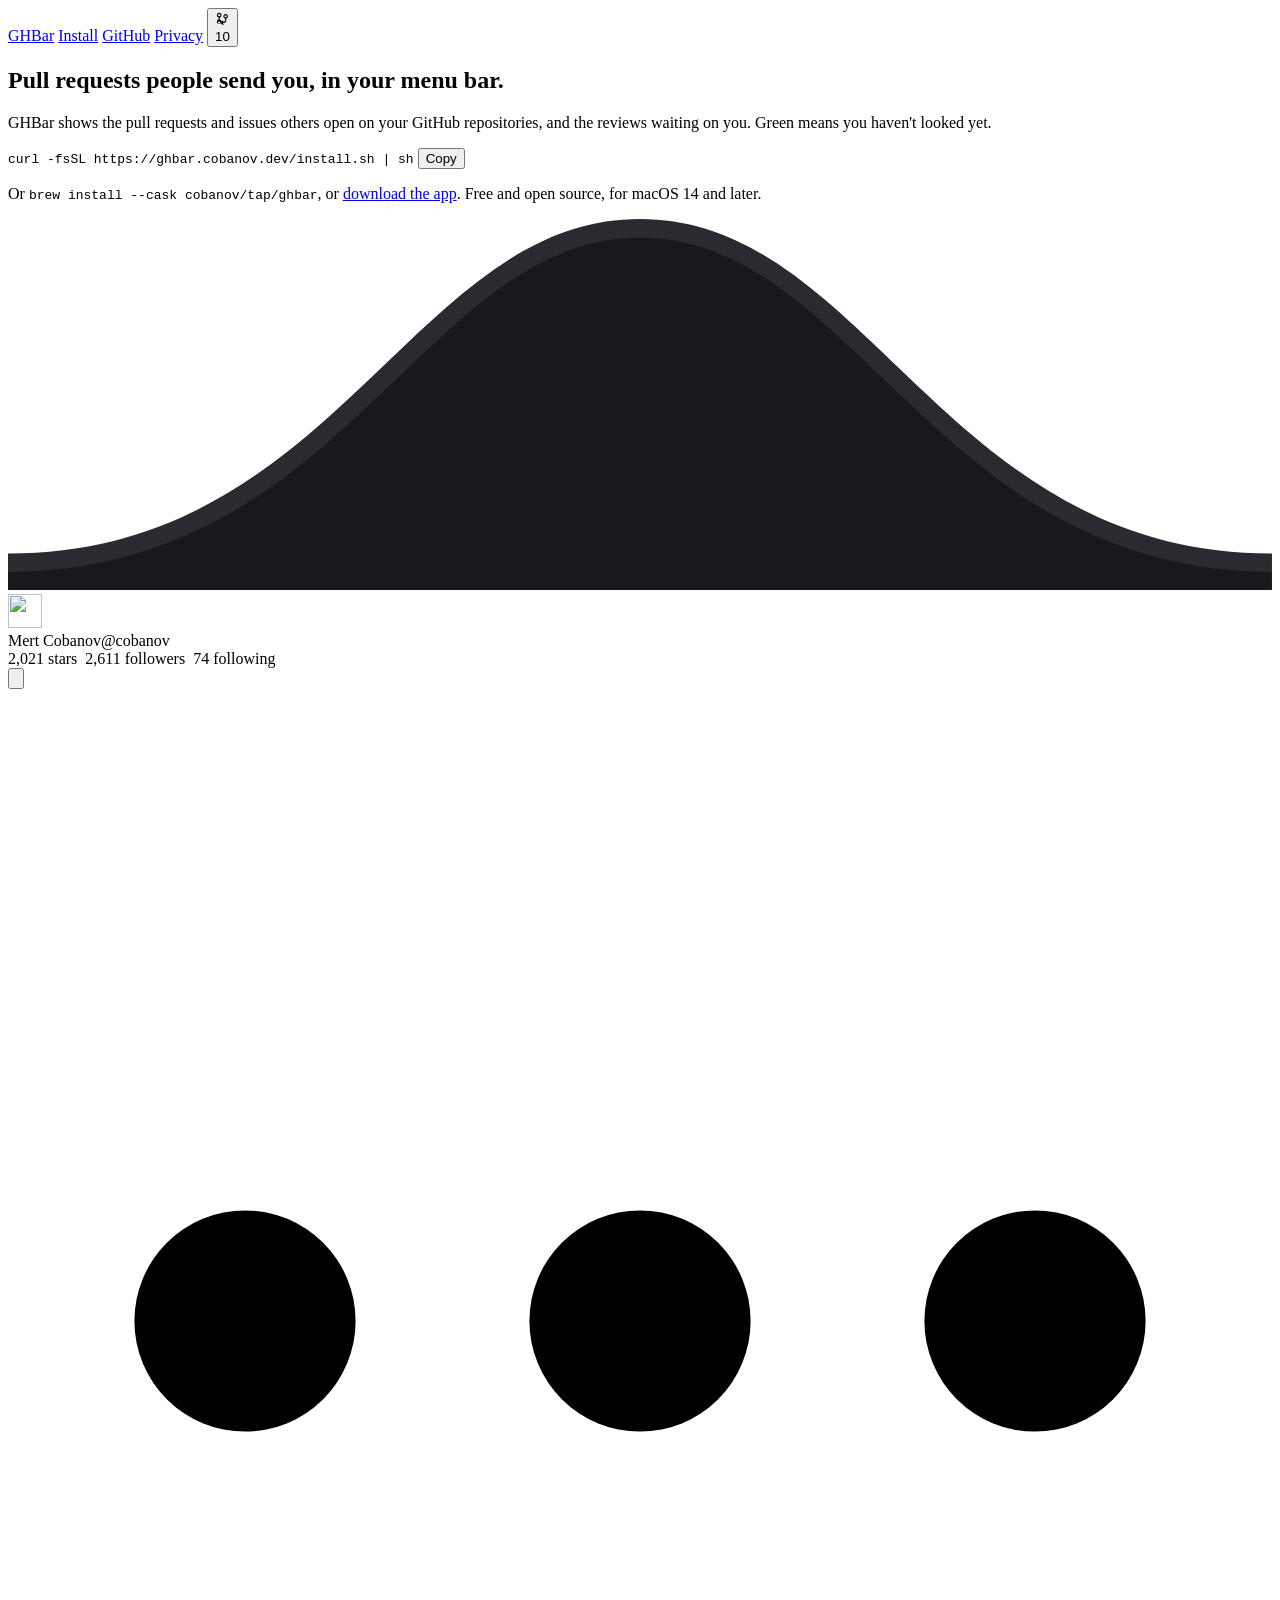
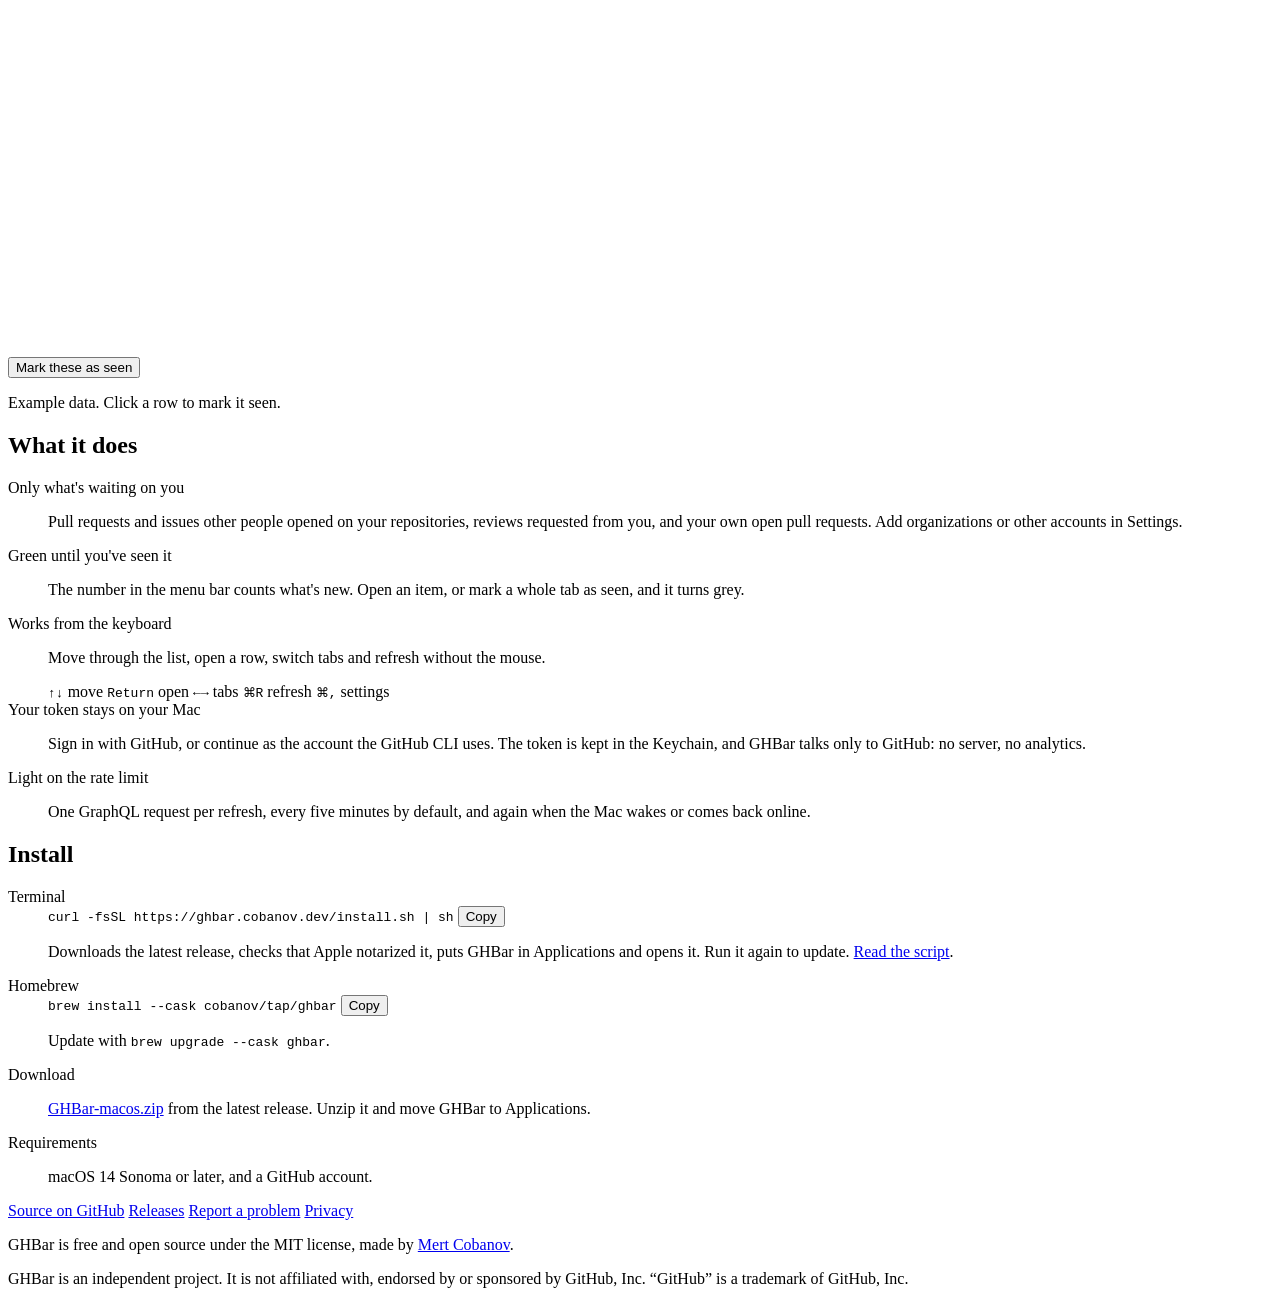
==== site/index.html @ 8e0f7f4f "Site: the page is the Mac desktop the panel hangs from The top edge is a menu bar with GHBar's statu" ====
<!DOCTYPE html>
<html lang="en">
<head>
<meta charset="utf-8" />
<meta name="viewport" content="width=device-width, initial-scale=1" />
<title>GHBar: pull requests and issues in your Mac's menu bar</title>
<meta name="description" content="GHBar shows the pull requests and issues people open on your GitHub repositories, and the reviews waiting on you, in the macOS menu bar. Free and open source." />
<meta name="theme-color" content="#13612e" />

<meta property="og:type" content="website" />
<meta property="og:title" content="GHBar: pull requests people send you, in your menu bar" />
<meta property="og:description" content="A free, open-source macOS menu bar app for the pull requests and issues people open on your GitHub repositories." />
<meta property="og:url" content="https://ghbar.cobanov.dev/" />
<meta property="og:image" content="https://ghbar.cobanov.dev/assets/og.png?v=3" />
<meta property="og:image:width" content="1200" />
<meta property="og:image:height" content="630" />
<meta name="twitter:card" content="summary_large_image" />
<meta name="twitter:image" content="https://ghbar.cobanov.dev/assets/og.png?v=3" />

<link rel="icon" type="image/png" href="/assets/ghbar-icon.png" />
<link rel="preconnect" href="https://fonts.googleapis.com" />
<link rel="preconnect" href="https://fonts.gstatic.com" crossorigin />
<link href="https://fonts.googleapis.com/css2?family=Mona+Sans:wdth,wght@100..125,400..900&display=swap" rel="stylesheet" />
<link rel="stylesheet" href="/styles.css" />

<script
  async
  src="https://oa-c.cobanov.run/oa.js"
  data-key="oa_pk_AJVuDisJ3WHs0pIKr8MQXrik6nCMRQqT"
  data-collector="https://oa-c.cobanov.run"
></script>
</head>
<body>

<!-- The top of the page is a Mac menu bar; GHBar's status item opens the panel below it. -->
<header class="menubar">
  <a class="app" href="/">GHBar</a>
  <a href="#install">Install</a>
  <a class="optional" href="https://github.com/cobanov/ghbar">GitHub</a>
  <a class="optional" href="/privacy">Privacy</a>
  <span class="spacer"></span>
  <button class="mb-item status-item" id="status-item" aria-controls="panel" aria-expanded="true" aria-label="GHBar, 10 new">
    <svg viewBox="0 0 16 16" aria-hidden="true"><use href="#pr-glyph" /></svg><span id="status-count">10</span>
  </button>
  <span class="mb-item clock" id="clock" aria-hidden="true"></span>
</header>

<main>

<section class="hero">
  <div class="hero-copy">
    <h1>Pull requests people send you, in your menu bar.</h1>
    <p class="lede">
      GHBar shows the pull requests and issues others open on your GitHub repositories,
      and the reviews waiting on you. Green means you haven't looked yet.
    </p>

    <div class="install-line">
      <code>curl -fsSL https://ghbar.cobanov.dev/install.sh | sh</code>
      <button class="copy" data-copy="curl -fsSL https://ghbar.cobanov.dev/install.sh | sh">Copy</button>
    </div>
    <p class="alt-install">
      Or <code>brew install --cask cobanov/tap/ghbar</code>, or
      <a href="https://github.com/cobanov/ghbar/releases/latest/download/GHBar-macos.zip">download the app</a>.
      Free and open source, for macOS 14 and later.
    </p>
  </div>

  <div class="panel-slot">
    <div class="panel" id="panel" role="region" aria-label="GHBar panel, with example data">
      <svg class="arrow" viewBox="0 0 34 10" aria-hidden="true">
        <path d="M0 10V9h0C8.84 9 10.88 0 17 0s8.16 9 17 9v1z" fill="#17191e" />
        <path d="M0 9C8.84 9 10.88 0 17 0s8.16 9 17 9" fill="none" stroke="rgba(255,255,255,0.08)" />
      </svg>
      <div class="panel-body">
        <div class="p-head">
          <img class="p-avatar" src="/assets/avatar.jpg" alt="" width="34" height="34" />
          <div class="p-id">
            <div class="p-name">Mert Cobanov<span class="p-login">@cobanov</span></div>
            <div class="p-stats">2,021 stars&ensp;2,611 followers<span class="p-follow">&ensp;74 following</span></div>
          </div>
          <button class="p-icon" id="refresh" aria-label="Refresh">
            <svg viewBox="0 0 16 16" aria-hidden="true"><path fill="none" stroke="currentColor" stroke-width="1.5" stroke-linecap="round" d="M13.25 8A5.25 5.25 0 1 1 11.6 4.2M13.25 2.25v2.5h-2.5" /></svg>
          </button>
          <span class="p-icon" aria-hidden="true">
            <svg viewBox="0 0 16 16"><circle cx="3" cy="8" r="1.4" fill="currentColor" /><circle cx="8" cy="8" r="1.4" fill="currentColor" /><circle cx="13" cy="8" r="1.4" fill="currentColor" /></svg>
          </span>
        </div>
        <div class="p-tabs" role="tablist" id="tabs"></div>
        <div class="p-list" id="list" role="tabpanel"></div>
        <div class="p-foot">
          <button id="mark-seen">Mark these as seen</button>
          <span class="p-updated" id="updated"></span>
        </div>
      </div>
    </div>
    <p class="try">Example data. Click a row to mark it seen.</p>
  </div>
</section>

<section class="section">
  <h2>What it does</h2>
  <dl class="facts">
    <div>
      <dt>Only what's waiting on you</dt>
      <dd><p>Pull requests and issues other people opened on your repositories, reviews
      requested from you, and your own open pull requests. Add organizations or other
      accounts in Settings.</p></dd>
    </div>
    <div>
      <dt>Green until you've seen it</dt>
      <dd><p>The number in the menu bar counts what's new. Open an item, or mark a whole tab
      as seen, and it turns grey.</p></dd>
    </div>
    <div>
      <dt>Works from the keyboard</dt>
      <dd>
        <p>Move through the list, open a row, switch tabs and refresh without the mouse.</p>
        <div class="keys">
          <span><kbd>↑</kbd><kbd>↓</kbd> move</span>
          <span><kbd>Return</kbd> open</span>
          <span><kbd>←</kbd><kbd>→</kbd> tabs</span>
          <span><kbd>⌘R</kbd> refresh</span>
          <span><kbd>⌘,</kbd> settings</span>
        </div>
      </dd>
    </div>
    <div>
      <dt>Your token stays on your Mac</dt>
      <dd><p>Sign in with GitHub, or continue as the account the GitHub CLI uses. The token is
      kept in the Keychain, and GHBar talks only to GitHub: no server, no analytics.</p></dd>
    </div>
    <div>
      <dt>Light on the rate limit</dt>
      <dd><p>One GraphQL request per refresh, every five minutes by default, and again when
      the Mac wakes or comes back online.</p></dd>
    </div>
  </dl>
</section>

<section class="section" id="install">
  <h2>Install</h2>
  <dl class="facts">
    <div>
      <dt>Terminal</dt>
      <dd>
        <div class="install-line">
          <code>curl -fsSL https://ghbar.cobanov.dev/install.sh | sh</code>
          <button class="copy" data-copy="curl -fsSL https://ghbar.cobanov.dev/install.sh | sh">Copy</button>
        </div>
        <p>Downloads the latest release, checks that Apple notarized it, puts GHBar in
        Applications and opens it. Run it again to update.
        <a href="https://github.com/cobanov/ghbar/blob/main/install.sh">Read the script</a>.</p>
      </dd>
    </div>
    <div>
      <dt>Homebrew</dt>
      <dd>
        <div class="install-line">
          <code>brew install --cask cobanov/tap/ghbar</code>
          <button class="copy" data-copy="brew install --cask cobanov/tap/ghbar">Copy</button>
        </div>
        <p>Update with <code>brew upgrade --cask ghbar</code>.</p>
      </dd>
    </div>
    <div>
      <dt>Download</dt>
      <dd><p><a href="https://github.com/cobanov/ghbar/releases/latest/download/GHBar-macos.zip">GHBar-macos.zip</a>
      from the latest release. Unzip it and move GHBar to Applications.</p></dd>
    </div>
    <div>
      <dt>Requirements</dt>
      <dd><p>macOS 14 Sonoma or later, and a GitHub account.</p></dd>
    </div>
  </dl>
</section>

</main>

<footer>
  <nav>
    <a href="https://github.com/cobanov/ghbar">Source on GitHub</a>
    <a href="https://github.com/cobanov/ghbar/releases">Releases</a>
    <a href="https://github.com/cobanov/ghbar/issues">Report a problem</a>
    <a href="/privacy">Privacy</a>
  </nav>
  <p>GHBar is free and open source under the MIT license, made by
  <a href="https://github.com/cobanov">Mert Cobanov</a>.</p>
  <p>GHBar is an independent project. It is not affiliated with, endorsed by or sponsored by
  GitHub, Inc. &ldquo;GitHub&rdquo; is a trademark of GitHub, Inc.</p>
</footer>

<svg width="0" height="0" style="position:absolute" aria-hidden="true">
  <symbol id="pr-glyph" viewBox="0 0 16 16">
    <path fill="currentColor" d="M4.5 3.25a1.25 1.25 0 1 0 0 2.5 1.25 1.25 0 0 0 0-2.5ZM2 4.5a2.5 2.5 0 1 1 3.13 2.42v2.16a2.5 2.5 0 1 1-1.25 0V6.92A2.5 2.5 0 0 1 2 4.5Zm2.5 6.75a1.25 1.25 0 1 0 0 2.5 1.25 1.25 0 0 0 0-2.5Zm7-8a2.5 2.5 0 0 1 .62 4.92v1.9a3.25 3.25 0 0 1-3.25 3.25H8.3l.72.72a.63.63 0 1 1-.89.88l-1.79-1.78a.63.63 0 0 1 0-.89l1.79-1.78a.63.63 0 1 1 .89.88l-.72.72h.57a2 2 0 0 0 2-2v-1.9a2.5 2.5 0 0 1 .63-4.92Zm0 1.25a1.25 1.25 0 1 0 0 2.5 1.25 1.25 0 0 0 0-2.5Z"/>
  </symbol>
  <symbol id="folder-glyph" viewBox="0 0 16 16">
    <path fill="none" stroke="currentColor" stroke-width="1.2" d="M1.75 3.25h3.9c.33 0 .64.13.88.37l.97.96h6.75c.55 0 1 .45 1 1v6.67c0 .55-.45 1-1 1H1.75c-.55 0-1-.45-1-1V4.25c0-.55.45-1 1-1Z"/>
  </symbol>
  <symbol id="chev-glyph" viewBox="0 0 9 9">
    <path fill="none" stroke="currentColor" stroke-width="1.6" stroke-linecap="round" stroke-linejoin="round" d="M3 1.5 6 4.5 3 7.5"/>
  </symbol>
</svg>

<script src="/panel.js"></script>
</body>
</html>
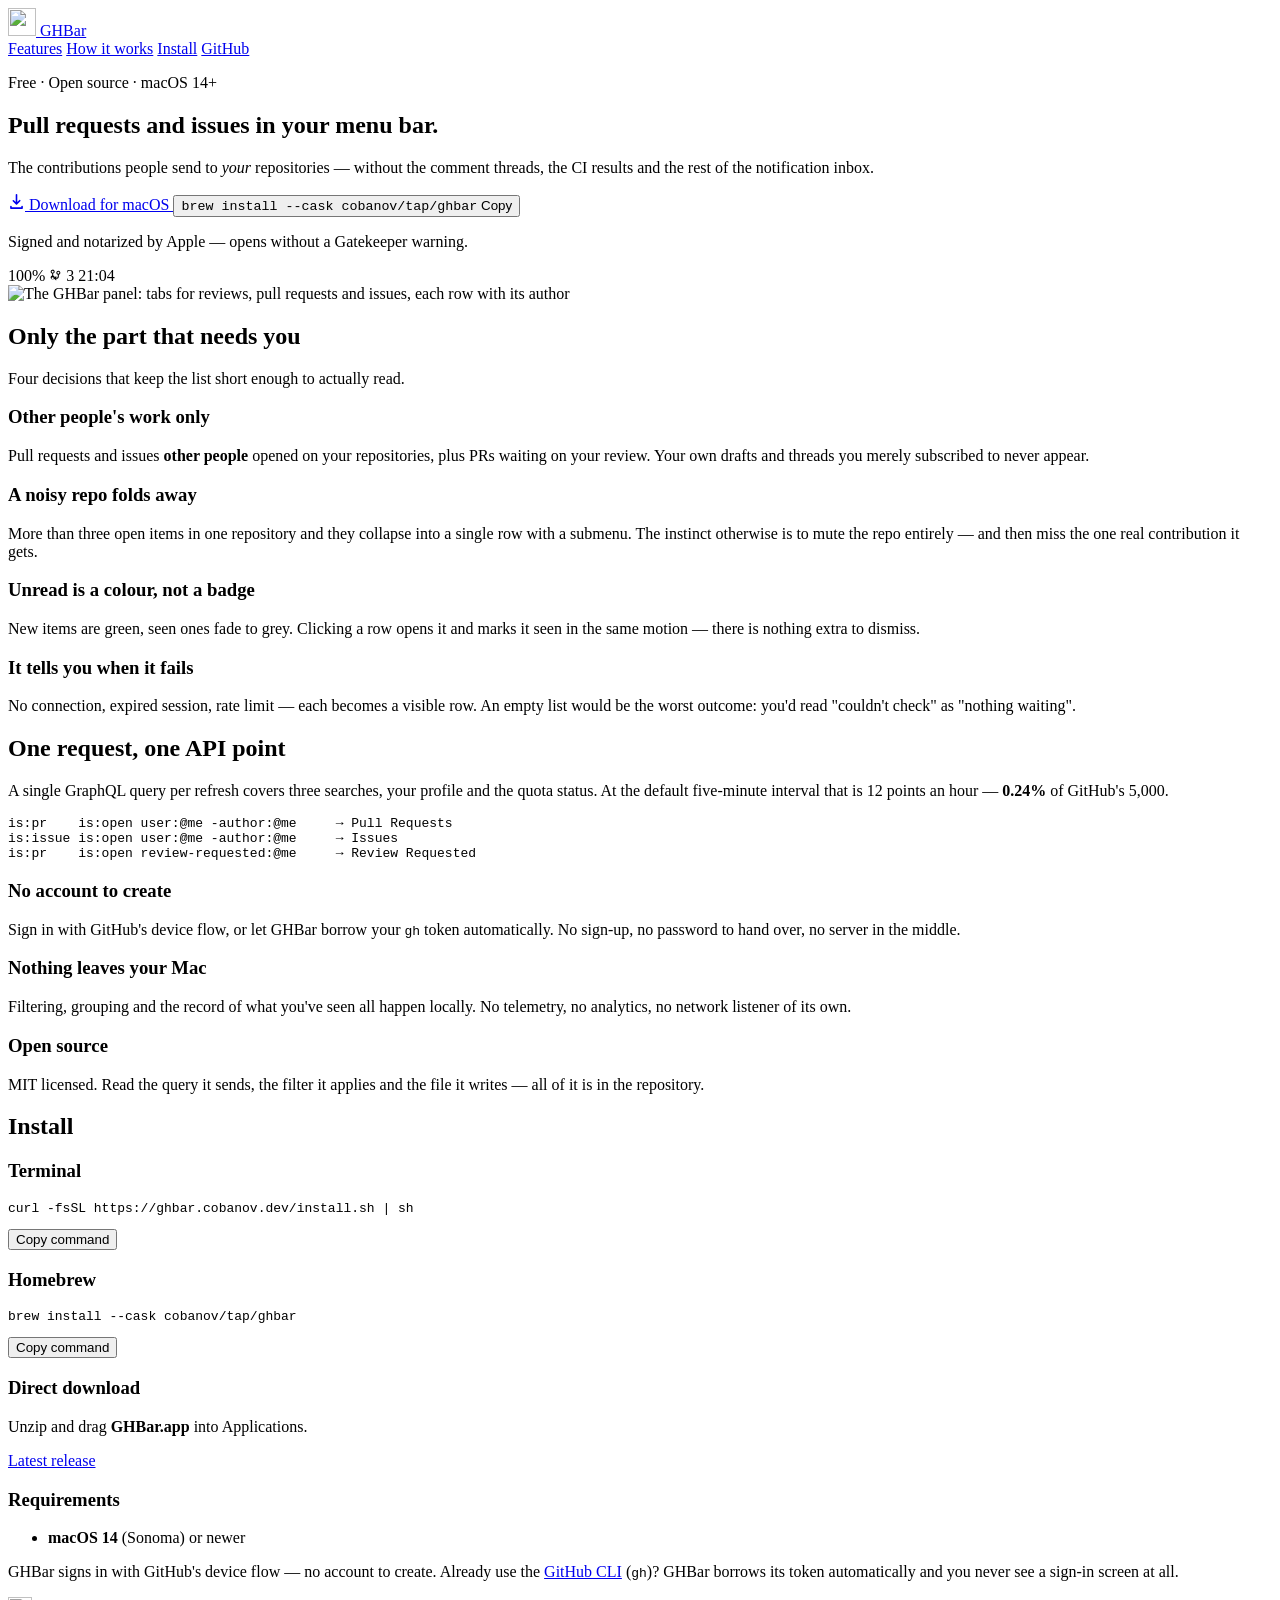
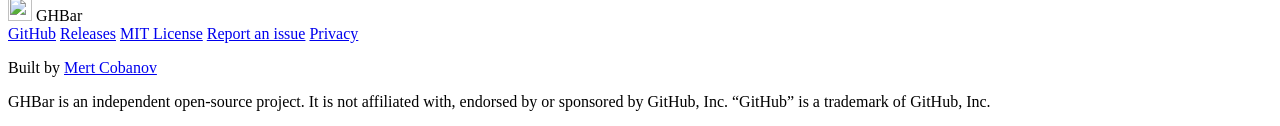
==== commit 0bb2672b: "Site: back to the previous design Reverts 8e0f7f4, the redesign; the site is as it was in 1986c18.  " ====
--- a/site/index.html
+++ b/site/index.html
@@ -3,24 +3,23 @@
 <head>
 <meta charset="utf-8" />
 <meta name="viewport" content="width=device-width, initial-scale=1" />
-<title>GHBar: pull requests and issues in your Mac's menu bar</title>
-<meta name="description" content="GHBar shows the pull requests and issues people open on your GitHub repositories, and the reviews waiting on you, in the macOS menu bar. Free and open source." />
-<meta name="theme-color" content="#13612e" />
+<title>GHBar — Pull requests and issues in your macOS menu bar</title>
+<meta name="description" content="GHBar keeps the pull requests and issues people open on your repositories in the macOS menu bar. Free, open source, one API call per refresh." />
 
 <meta property="og:type" content="website" />
-<meta property="og:title" content="GHBar: pull requests people send you, in your menu bar" />
-<meta property="og:description" content="A free, open-source macOS menu bar app for the pull requests and issues people open on your GitHub repositories." />
+<meta property="og:title" content="GHBar — Pull requests and issues in your menu bar" />
+<meta property="og:description" content="The contributions people send you, without the rest of the notification inbox." />
 <meta property="og:url" content="https://ghbar.cobanov.dev/" />
-<meta property="og:image" content="https://ghbar.cobanov.dev/assets/og.png?v=3" />
+<meta property="og:image" content="https://ghbar.cobanov.dev/assets/og.png" />
 <meta property="og:image:width" content="1200" />
 <meta property="og:image:height" content="630" />
 <meta name="twitter:card" content="summary_large_image" />
-<meta name="twitter:image" content="https://ghbar.cobanov.dev/assets/og.png?v=3" />
+<meta name="twitter:image" content="https://ghbar.cobanov.dev/assets/og.png" />
 
 <link rel="icon" type="image/png" href="/assets/ghbar-icon.png" />
 <link rel="preconnect" href="https://fonts.googleapis.com" />
 <link rel="preconnect" href="https://fonts.gstatic.com" crossorigin />
-<link href="https://fonts.googleapis.com/css2?family=Mona+Sans:wdth,wght@100..125,400..900&display=swap" rel="stylesheet" />
+<link href="https://fonts.googleapis.com/css2?family=DM+Sans:opsz,wght@9..40,400;9..40,500;9..40,600;9..40,700&family=JetBrains+Mono:wght@400;500&display=swap" rel="stylesheet" />
 <link rel="stylesheet" href="/styles.css" />
 
 <script
@@ -32,176 +31,253 @@
 </head>
 <body>
 
-<!-- The top of the page is a Mac menu bar; GHBar's status item opens the panel below it. -->
-<header class="menubar">
-  <a class="app" href="/">GHBar</a>
-  <a href="#install">Install</a>
-  <a class="optional" href="https://github.com/cobanov/ghbar">GitHub</a>
-  <a class="optional" href="/privacy">Privacy</a>
-  <span class="spacer"></span>
-  <button class="mb-item status-item" id="status-item" aria-controls="panel" aria-expanded="true" aria-label="GHBar, 10 new">
-    <svg viewBox="0 0 16 16" aria-hidden="true"><use href="#pr-glyph" /></svg><span id="status-count">10</span>
-  </button>
-  <span class="mb-item clock" id="clock" aria-hidden="true"></span>
+<header class="nav-wrap">
+  <nav class="nav glass">
+    <a class="brand" href="/">
+      <img src="/assets/ghbar-icon.png" alt="" width="28" height="28" />
+      <span>GHBar</span>
+    </a>
+    <div class="nav-links">
+      <a href="#features">Features</a>
+      <a href="#how">How it works</a>
+      <a href="#install">Install</a>
+      <a href="https://github.com/cobanov/ghbar">GitHub</a>
+    </div>
+  </nav>
 </header>
 
 <main>
 
+<!-- ─────────────────────────── hero ─────────────────────────── -->
 <section class="hero">
-  <div class="hero-copy">
-    <h1>Pull requests people send you, in your menu bar.</h1>
-    <p class="lede">
-      GHBar shows the pull requests and issues others open on your GitHub repositories,
-      and the reviews waiting on you. Green means you haven't looked yet.
+  <div class="container hero-grid">
+    <div class="hero-copy">
+      <p class="eyebrow">Free · Open source · macOS 14+</p>
+      <h1>Pull requests and issues in your menu bar.</h1>
+      <p class="lede">
+        The contributions people send to <em>your</em> repositories — without the
+        comment threads, the CI results and the rest of the notification inbox.
+      </p>
+
+      <div class="cta-row">
+        <a class="btn btn-primary" href="https://github.com/cobanov/ghbar/releases/latest">
+          <svg viewBox="0 0 16 16" width="17" height="17" aria-hidden="true"><path fill="currentColor" d="M8 1a.75.75 0 0 1 .75.75v6.69l1.72-1.72a.75.75 0 1 1 1.06 1.06l-3 3a.75.75 0 0 1-1.06 0l-3-3a.75.75 0 0 1 1.06-1.06l1.72 1.72V1.75A.75.75 0 0 1 8 1ZM2.75 12a.75.75 0 0 1 .75.75v.75h9v-.75a.75.75 0 0 1 1.5 0v1.5a.75.75 0 0 1-.75.75h-10.5a.75.75 0 0 1-.75-.75v-1.5a.75.75 0 0 1 .75-.75Z"/></svg>
+          Download for macOS
+        </a>
+        <button class="btn btn-ghost copy" data-copy="brew install --cask cobanov/tap/ghbar">
+          <code>brew install --cask cobanov/tap/ghbar</code>
+          <span class="copy-label">Copy</span>
+        </button>
+      </div>
+
+      <p class="fineprint">
+        Signed and notarized by Apple — opens without a Gatekeeper warning.
+      </p>
+    </div>
+
+    <!--
+      Urun gorseli: panel, uygulamanin kendisinden ornek veriyle cizildi
+      (GHBar --render-panel). Panel degisince yeniden cizilmeli.
+    -->
+    <div class="hero-shot" aria-label="GHBar panel preview">
+      <div class="menubar glass">
+        <span class="mb-dot"></span>
+        <span class="mb-item">100%</span>
+        <span class="mb-item mb-active">
+          <svg class="pr" viewBox="0 0 16 16" width="13" height="13"><use href="#pr-glyph"/></svg> 3
+        </span>
+        <span class="mb-item">21:04</span>
+      </div>
+
+      <img class="panel-shot" src="/assets/panel.png" width="380" height="433" alt="The GHBar panel: tabs for reviews, pull requests and issues, each row with its author" />
+    </div>
+  </div>
+</section>
+
+<!-- ────────────────────────── features ────────────────────────── -->
+<section id="features" class="container section">
+  <h2>Only the part that needs you</h2>
+  <p class="section-lede">
+    Four decisions that keep the list short enough to actually read.
+  </p>
+
+  <div class="cards">
+    <article class="card glass">
+      <h3>Other people's work only</h3>
+      <p>
+        Pull requests and issues <strong>other people</strong> opened on your
+        repositories, plus PRs waiting on your review. Your own drafts and
+        threads you merely subscribed to never appear.
+      </p>
+    </article>
+
+    <article class="card glass">
+      <h3>A noisy repo folds away</h3>
+      <p>
+        More than three open items in one repository and they collapse into a
+        single row with a submenu. The instinct otherwise is to mute the repo
+        entirely — and then miss the one real contribution it gets.
+      </p>
+    </article>
+
+    <article class="card glass">
+      <h3>Unread is a colour, not a badge</h3>
+      <p>
+        New items are green, seen ones fade to grey. Clicking a row opens it and
+        marks it seen in the same motion — there is nothing extra to dismiss.
+      </p>
+    </article>
+
+    <article class="card glass">
+      <h3>It tells you when it fails</h3>
+      <p>
+        No connection, expired session, rate limit — each becomes a visible row.
+        An empty list would be the worst outcome: you'd read "couldn't check" as
+        "nothing waiting".
+      </p>
+    </article>
+  </div>
+</section>
+
+<!-- ────────────────────────── how it works ────────────────────────── -->
+<section id="how" class="section-alt">
+  <div class="container section">
+    <h2>One request, one API point</h2>
+    <p class="section-lede">
+      A single GraphQL query per refresh covers three searches, your profile and
+      the quota status. At the default five-minute interval that is 12 points an
+      hour — <strong>0.24%</strong> of GitHub's 5,000.
     </p>
 
-    <div class="install-line">
-      <code>curl -fsSL https://ghbar.cobanov.dev/install.sh | sh</code>
-      <button class="copy" data-copy="curl -fsSL https://ghbar.cobanov.dev/install.sh | sh">Copy</button>
-    </div>
-    <p class="alt-install">
-      Or <code>brew install --cask cobanov/tap/ghbar</code>, or
-      <a href="https://github.com/cobanov/ghbar/releases/latest/download/GHBar-macos.zip">download the app</a>.
-      Free and open source, for macOS 14 and later.
+    <pre class="code glass"><code>is:pr    is:open user:@me -author:@me     <span class="c">→ Pull Requests</span>
+is:issue is:open user:@me -author:@me     <span class="c">→ Issues</span>
+is:pr    is:open review-requested:@me     <span class="c">→ Review Requested</span></code></pre>
+
+    <div class="cards cards-3">
+      <article class="card glass">
+        <h3>No account to create</h3>
+        <p>
+          Sign in with GitHub's device flow, or let GHBar borrow your
+          <code>gh</code> token automatically. No sign-up, no password to hand
+          over, no server in the middle.
+        </p>
+      </article>
+      <article class="card glass">
+        <h3>Nothing leaves your Mac</h3>
+        <p>
+          Filtering, grouping and the record of what you've seen all happen
+          locally. No telemetry, no analytics, no network listener of its own.
+        </p>
+      </article>
+      <article class="card glass">
+        <h3>Open source</h3>
+        <p>
+          MIT licensed. Read the query it sends, the filter it applies and the
+          file it writes — all of it is in the repository.
+        </p>
+      </article>
+    </div>
+  </div>
+</section>
+
+<!-- ────────────────────────── install ────────────────────────── -->
+<section id="install" class="container section">
+  <h2>Install</h2>
+
+  <div class="install-grid">
+    <div class="card glass">
+      <h3>Terminal</h3>
+      <pre class="code inline"><code>curl -fsSL https://ghbar.cobanov.dev/install.sh | sh</code></pre>
+      <button class="btn btn-ghost small copy" data-copy="curl -fsSL https://ghbar.cobanov.dev/install.sh | sh">
+        <span class="copy-label">Copy command</span>
+      </button>
+    </div>
+
+    <div class="card glass">
+      <h3>Homebrew</h3>
+      <pre class="code inline"><code>brew install --cask cobanov/tap/ghbar</code></pre>
+      <button class="btn btn-ghost small copy" data-copy="brew install --cask cobanov/tap/ghbar">
+        <span class="copy-label">Copy command</span>
+      </button>
+    </div>
+
+    <div class="card glass">
+      <h3>Direct download</h3>
+      <p>Unzip and drag <strong>GHBar.app</strong> into Applications.</p>
+      <a class="btn btn-primary small" href="https://github.com/cobanov/ghbar/releases/latest">
+        Latest release
+      </a>
+    </div>
+  </div>
+
+  <div class="requirements card glass">
+    <h3>Requirements</h3>
+    <ul>
+      <li><strong>macOS 14</strong> (Sonoma) or newer</li>
+    </ul>
+    <p class="fineprint">
+      GHBar signs in with GitHub's device flow — no account to create. Already use
+      the <a href="https://cli.github.com">GitHub CLI</a> (<code>gh</code>)? GHBar
+      borrows its token automatically and you never see a sign-in screen at all.
     </p>
   </div>
-
-  <div class="panel-slot">
-    <div class="panel" id="panel" role="region" aria-label="GHBar panel, with example data">
-      <svg class="arrow" viewBox="0 0 34 10" aria-hidden="true">
-        <path d="M0 10V9h0C8.84 9 10.88 0 17 0s8.16 9 17 9v1z" fill="#17191e" />
-        <path d="M0 9C8.84 9 10.88 0 17 0s8.16 9 17 9" fill="none" stroke="rgba(255,255,255,0.08)" />
-      </svg>
-      <div class="panel-body">
-        <div class="p-head">
-          <img class="p-avatar" src="/assets/avatar.jpg" alt="" width="34" height="34" />
-          <div class="p-id">
-            <div class="p-name">Mert Cobanov<span class="p-login">@cobanov</span></div>
-            <div class="p-stats">2,021 stars&ensp;2,611 followers<span class="p-follow">&ensp;74 following</span></div>
-          </div>
-          <button class="p-icon" id="refresh" aria-label="Refresh">
-            <svg viewBox="0 0 16 16" aria-hidden="true"><path fill="none" stroke="currentColor" stroke-width="1.5" stroke-linecap="round" d="M13.25 8A5.25 5.25 0 1 1 11.6 4.2M13.25 2.25v2.5h-2.5" /></svg>
-          </button>
-          <span class="p-icon" aria-hidden="true">
-            <svg viewBox="0 0 16 16"><circle cx="3" cy="8" r="1.4" fill="currentColor" /><circle cx="8" cy="8" r="1.4" fill="currentColor" /><circle cx="13" cy="8" r="1.4" fill="currentColor" /></svg>
-          </span>
-        </div>
-        <div class="p-tabs" role="tablist" id="tabs"></div>
-        <div class="p-list" id="list" role="tabpanel"></div>
-        <div class="p-foot">
-          <button id="mark-seen">Mark these as seen</button>
-          <span class="p-updated" id="updated"></span>
-        </div>
-      </div>
-    </div>
-    <p class="try">Example data. Click a row to mark it seen.</p>
-  </div>
-</section>
-
-<section class="section">
-  <h2>What it does</h2>
-  <dl class="facts">
-    <div>
-      <dt>Only what's waiting on you</dt>
-      <dd><p>Pull requests and issues other people opened on your repositories, reviews
-      requested from you, and your own open pull requests. Add organizations or other
-      accounts in Settings.</p></dd>
-    </div>
-    <div>
-      <dt>Green until you've seen it</dt>
-      <dd><p>The number in the menu bar counts what's new. Open an item, or mark a whole tab
-      as seen, and it turns grey.</p></dd>
-    </div>
-    <div>
-      <dt>Works from the keyboard</dt>
-      <dd>
-        <p>Move through the list, open a row, switch tabs and refresh without the mouse.</p>
-        <div class="keys">
-          <span><kbd>↑</kbd><kbd>↓</kbd> move</span>
-          <span><kbd>Return</kbd> open</span>
-          <span><kbd>←</kbd><kbd>→</kbd> tabs</span>
-          <span><kbd>⌘R</kbd> refresh</span>
-          <span><kbd>⌘,</kbd> settings</span>
-        </div>
-      </dd>
-    </div>
-    <div>
-      <dt>Your token stays on your Mac</dt>
-      <dd><p>Sign in with GitHub, or continue as the account the GitHub CLI uses. The token is
-      kept in the Keychain, and GHBar talks only to GitHub: no server, no analytics.</p></dd>
-    </div>
-    <div>
-      <dt>Light on the rate limit</dt>
-      <dd><p>One GraphQL request per refresh, every five minutes by default, and again when
-      the Mac wakes or comes back online.</p></dd>
-    </div>
-  </dl>
-</section>
-
-<section class="section" id="install">
-  <h2>Install</h2>
-  <dl class="facts">
-    <div>
-      <dt>Terminal</dt>
-      <dd>
-        <div class="install-line">
-          <code>curl -fsSL https://ghbar.cobanov.dev/install.sh | sh</code>
-          <button class="copy" data-copy="curl -fsSL https://ghbar.cobanov.dev/install.sh | sh">Copy</button>
-        </div>
-        <p>Downloads the latest release, checks that Apple notarized it, puts GHBar in
-        Applications and opens it. Run it again to update.
-        <a href="https://github.com/cobanov/ghbar/blob/main/install.sh">Read the script</a>.</p>
-      </dd>
-    </div>
-    <div>
-      <dt>Homebrew</dt>
-      <dd>
-        <div class="install-line">
-          <code>brew install --cask cobanov/tap/ghbar</code>
-          <button class="copy" data-copy="brew install --cask cobanov/tap/ghbar">Copy</button>
-        </div>
-        <p>Update with <code>brew upgrade --cask ghbar</code>.</p>
-      </dd>
-    </div>
-    <div>
-      <dt>Download</dt>
-      <dd><p><a href="https://github.com/cobanov/ghbar/releases/latest/download/GHBar-macos.zip">GHBar-macos.zip</a>
-      from the latest release. Unzip it and move GHBar to Applications.</p></dd>
-    </div>
-    <div>
-      <dt>Requirements</dt>
-      <dd><p>macOS 14 Sonoma or later, and a GitHub account.</p></dd>
-    </div>
-  </dl>
 </section>
 
 </main>
 
 <footer>
-  <nav>
-    <a href="https://github.com/cobanov/ghbar">Source on GitHub</a>
-    <a href="https://github.com/cobanov/ghbar/releases">Releases</a>
-    <a href="https://github.com/cobanov/ghbar/issues">Report a problem</a>
-    <a href="/privacy">Privacy</a>
-  </nav>
-  <p>GHBar is free and open source under the MIT license, made by
-  <a href="https://github.com/cobanov">Mert Cobanov</a>.</p>
-  <p>GHBar is an independent project. It is not affiliated with, endorsed by or sponsored by
-  GitHub, Inc. &ldquo;GitHub&rdquo; is a trademark of GitHub, Inc.</p>
+  <div class="container footer-inner">
+    <div class="footer-brand">
+      <img src="/assets/ghbar-icon.png" alt="" width="24" height="24" />
+      <span>GHBar</span>
+    </div>
+    <div class="footer-links">
+      <a href="https://github.com/cobanov/ghbar">GitHub</a>
+      <a href="https://github.com/cobanov/ghbar/releases">Releases</a>
+      <a href="https://github.com/cobanov/ghbar/blob/main/LICENSE">MIT License</a>
+      <a href="https://github.com/cobanov/ghbar/issues">Report an issue</a>
+      <a href="/privacy">Privacy</a>
+    </div>
+    <p class="footer-note">Built by <a href="https://github.com/cobanov">Mert Cobanov</a></p>
+    <p class="footer-note">GHBar is an independent open-source project. It is not affiliated with, endorsed by or sponsored by GitHub, Inc. &ldquo;GitHub&rdquo; is a trademark of GitHub, Inc.</p>
+  </div>
 </footer>
 
+<!-- SVG sembol tanimlari: her ikon tek yerde, sayfada tekrar tekrar kullaniliyor -->
 <svg width="0" height="0" style="position:absolute" aria-hidden="true">
   <symbol id="pr-glyph" viewBox="0 0 16 16">
     <path fill="currentColor" d="M4.5 3.25a1.25 1.25 0 1 0 0 2.5 1.25 1.25 0 0 0 0-2.5ZM2 4.5a2.5 2.5 0 1 1 3.13 2.42v2.16a2.5 2.5 0 1 1-1.25 0V6.92A2.5 2.5 0 0 1 2 4.5Zm2.5 6.75a1.25 1.25 0 1 0 0 2.5 1.25 1.25 0 0 0 0-2.5Zm7-8a2.5 2.5 0 0 1 .62 4.92v1.9a3.25 3.25 0 0 1-3.25 3.25H8.3l.72.72a.63.63 0 1 1-.89.88l-1.79-1.78a.63.63 0 0 1 0-.89l1.79-1.78a.63.63 0 1 1 .89.88l-.72.72h.57a2 2 0 0 0 2-2v-1.9a2.5 2.5 0 0 1 .63-4.92Zm0 1.25a1.25 1.25 0 1 0 0 2.5 1.25 1.25 0 0 0 0-2.5Z"/>
   </symbol>
+  <symbol id="issue-glyph" viewBox="0 0 16 16">
+    <path fill="currentColor" d="M8 1.5a6.5 6.5 0 1 0 0 13 6.5 6.5 0 0 0 0-13ZM.25 8a7.75 7.75 0 1 1 15.5 0 7.75 7.75 0 0 1-15.5 0ZM8 5.5a2.5 2.5 0 1 1 0 5 2.5 2.5 0 0 1 0-5Z"/>
+  </symbol>
   <symbol id="folder-glyph" viewBox="0 0 16 16">
-    <path fill="none" stroke="currentColor" stroke-width="1.2" d="M1.75 3.25h3.9c.33 0 .64.13.88.37l.97.96h6.75c.55 0 1 .45 1 1v6.67c0 .55-.45 1-1 1H1.75c-.55 0-1-.45-1-1V4.25c0-.55.45-1 1-1Z"/>
-  </symbol>
-  <symbol id="chev-glyph" viewBox="0 0 9 9">
-    <path fill="none" stroke="currentColor" stroke-width="1.6" stroke-linecap="round" stroke-linejoin="round" d="M3 1.5 6 4.5 3 7.5"/>
+    <path fill="currentColor" d="M1.75 2.5h4.06c.4 0 .78.16 1.06.44l.94.94h6.44c.97 0 1.75.78 1.75 1.75v6.62c0 .97-.78 1.75-1.75 1.75H1.75C.78 14 0 13.22 0 12.25V4.25C0 3.28.78 2.5 1.75 2.5Z"/>
+  </symbol>
+  <symbol id="gauge-glyph" viewBox="0 0 16 16">
+    <path fill="currentColor" d="M8 2a6 6 0 0 0-5.2 9h10.4A6 6 0 0 0 8 2Zm0-1.25A7.25 7.25 0 0 1 14.6 11.4a1.1 1.1 0 0 1-1 .6H2.4a1.1 1.1 0 0 1-1-.6A7.25 7.25 0 0 1 8 .75Zm3.1 3.6a.63.63 0 0 1 .1.88L8.9 8.16a1.25 1.25 0 1 1-.98-.78l2.3-2.94a.63.63 0 0 1 .88-.1Z"/>
   </symbol>
 </svg>
 
-<script src="/panel.js"></script>
+<script>
+  // "Copy" dugmeleri: panoya yazar, iki saniye geri bildirim gosterir.
+  document.querySelectorAll('.copy').forEach(function (button) {
+    button.addEventListener('click', function () {
+      var text = button.dataset.copy;
+      navigator.clipboard.writeText(text).then(function () {
+        var label = button.querySelector('.copy-label');
+        if (!label) return;
+        var original = label.textContent;
+        label.textContent = 'Copied';
+        button.classList.add('copied');
+        setTimeout(function () {
+          label.textContent = original;
+          button.classList.remove('copied');
+        }, 2000);
+      });
+    });
+  });
+</script>
+
 </body>
 </html>
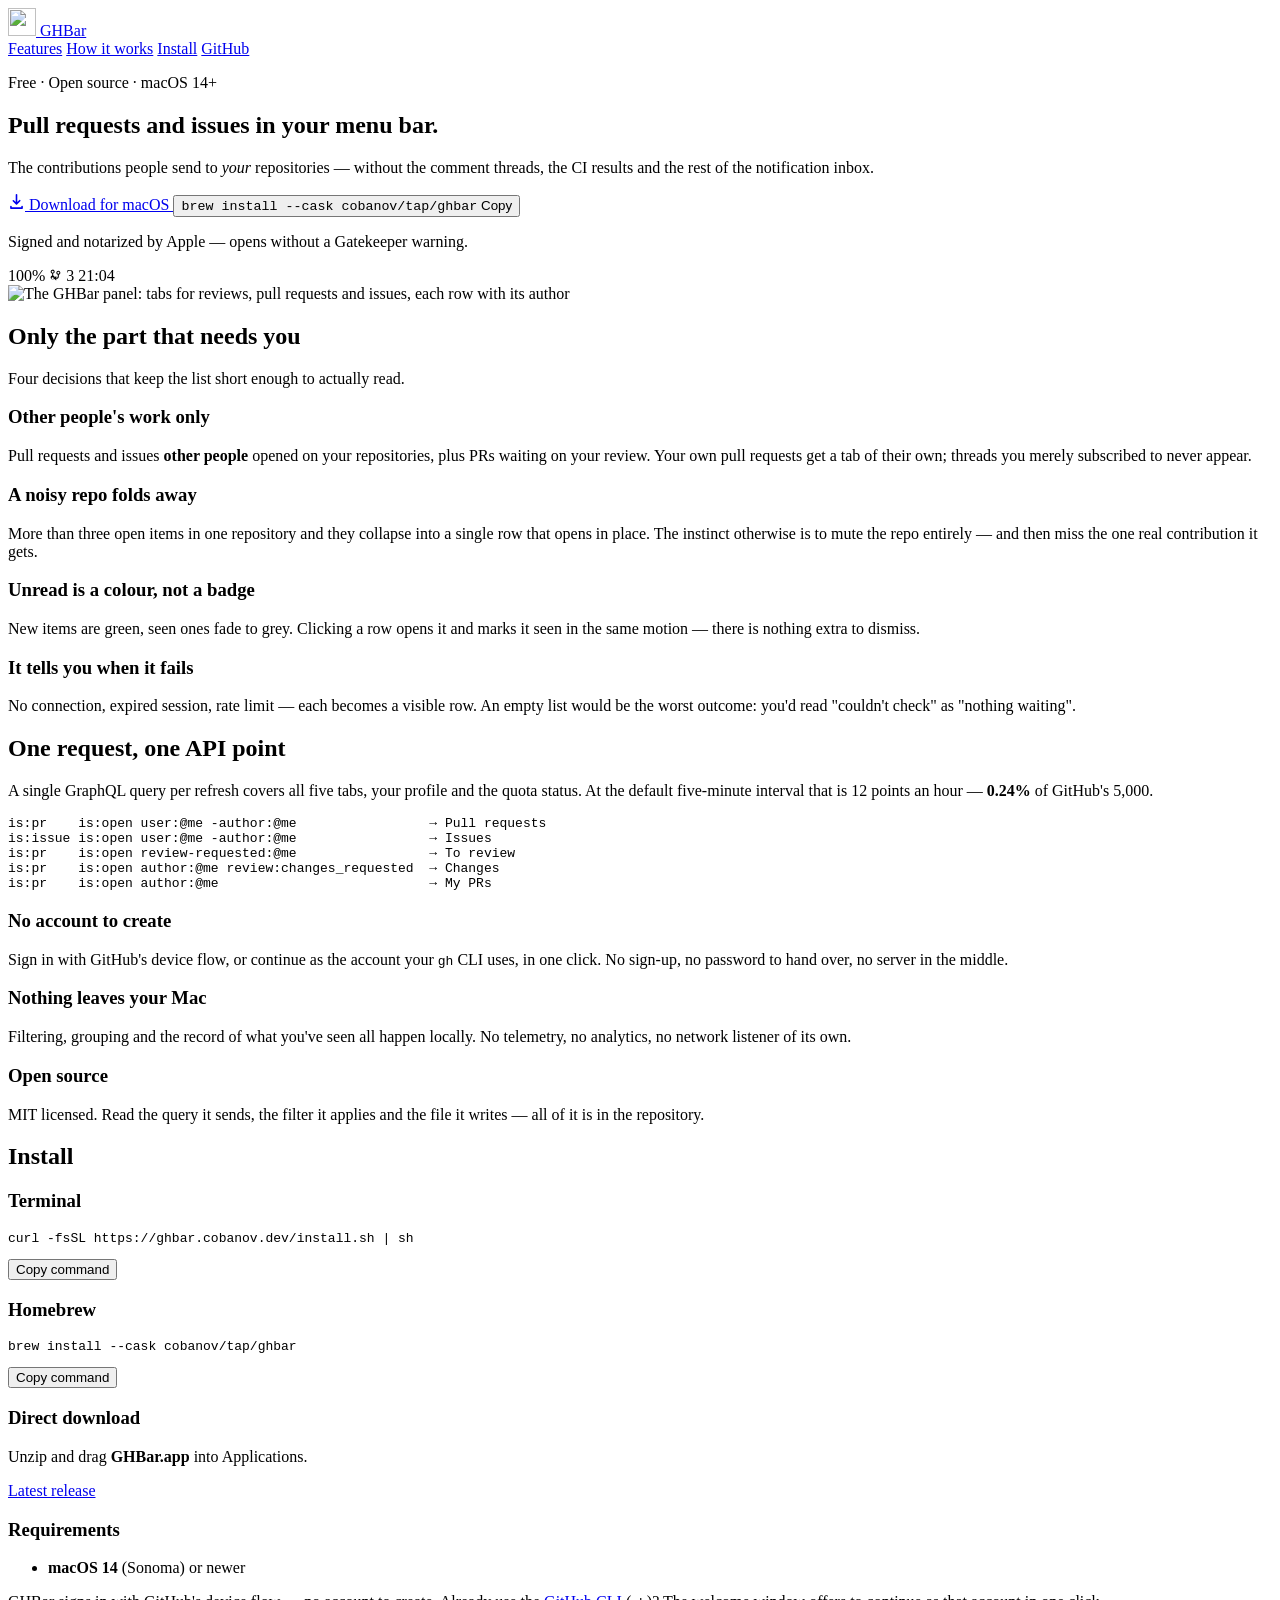
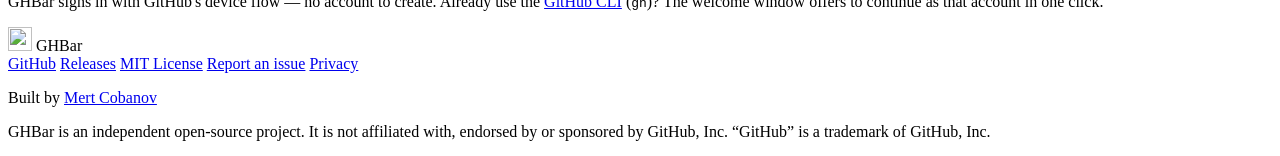
==== commit 44495192: "Site: bring the copy up to date, show install commands in full - Your own pull requests have a tab; " ====
--- a/site/index.html
+++ b/site/index.html
@@ -106,8 +106,8 @@
       <h3>Other people's work only</h3>
       <p>
         Pull requests and issues <strong>other people</strong> opened on your
-        repositories, plus PRs waiting on your review. Your own drafts and
-        threads you merely subscribed to never appear.
+        repositories, plus PRs waiting on your review. Your own pull requests
+        get a tab of their own; threads you merely subscribed to never appear.
       </p>
     </article>
 
@@ -115,7 +115,7 @@
       <h3>A noisy repo folds away</h3>
       <p>
         More than three open items in one repository and they collapse into a
-        single row with a submenu. The instinct otherwise is to mute the repo
+        single row that opens in place. The instinct otherwise is to mute the repo
         entirely — and then miss the one real contribution it gets.
       </p>
     </article>
@@ -144,21 +144,23 @@
   <div class="container section">
     <h2>One request, one API point</h2>
     <p class="section-lede">
-      A single GraphQL query per refresh covers three searches, your profile and
+      A single GraphQL query per refresh covers all five tabs, your profile and
       the quota status. At the default five-minute interval that is 12 points an
       hour — <strong>0.24%</strong> of GitHub's 5,000.
     </p>
 
-    <pre class="code glass"><code>is:pr    is:open user:@me -author:@me     <span class="c">→ Pull Requests</span>
-is:issue is:open user:@me -author:@me     <span class="c">→ Issues</span>
-is:pr    is:open review-requested:@me     <span class="c">→ Review Requested</span></code></pre>
+    <pre class="code glass"><code>is:pr    is:open user:@me -author:@me                 <span class="c">→ Pull requests</span>
+is:issue is:open user:@me -author:@me                 <span class="c">→ Issues</span>
+is:pr    is:open review-requested:@me                 <span class="c">→ To review</span>
+is:pr    is:open author:@me review:changes_requested  <span class="c">→ Changes</span>
+is:pr    is:open author:@me                           <span class="c">→ My PRs</span></code></pre>
 
     <div class="cards cards-3">
       <article class="card glass">
         <h3>No account to create</h3>
         <p>
-          Sign in with GitHub's device flow, or let GHBar borrow your
-          <code>gh</code> token automatically. No sign-up, no password to hand
+          Sign in with GitHub's device flow, or continue as the account your
+          <code>gh</code> CLI uses, in one click. No sign-up, no password to hand
           over, no server in the middle.
         </p>
       </article>
@@ -217,8 +219,8 @@
     </ul>
     <p class="fineprint">
       GHBar signs in with GitHub's device flow — no account to create. Already use
-      the <a href="https://cli.github.com">GitHub CLI</a> (<code>gh</code>)? GHBar
-      borrows its token automatically and you never see a sign-in screen at all.
+      the <a href="https://cli.github.com">GitHub CLI</a> (<code>gh</code>)? The welcome
+      window offers to continue as that account in one click.
     </p>
   </div>
 </section>
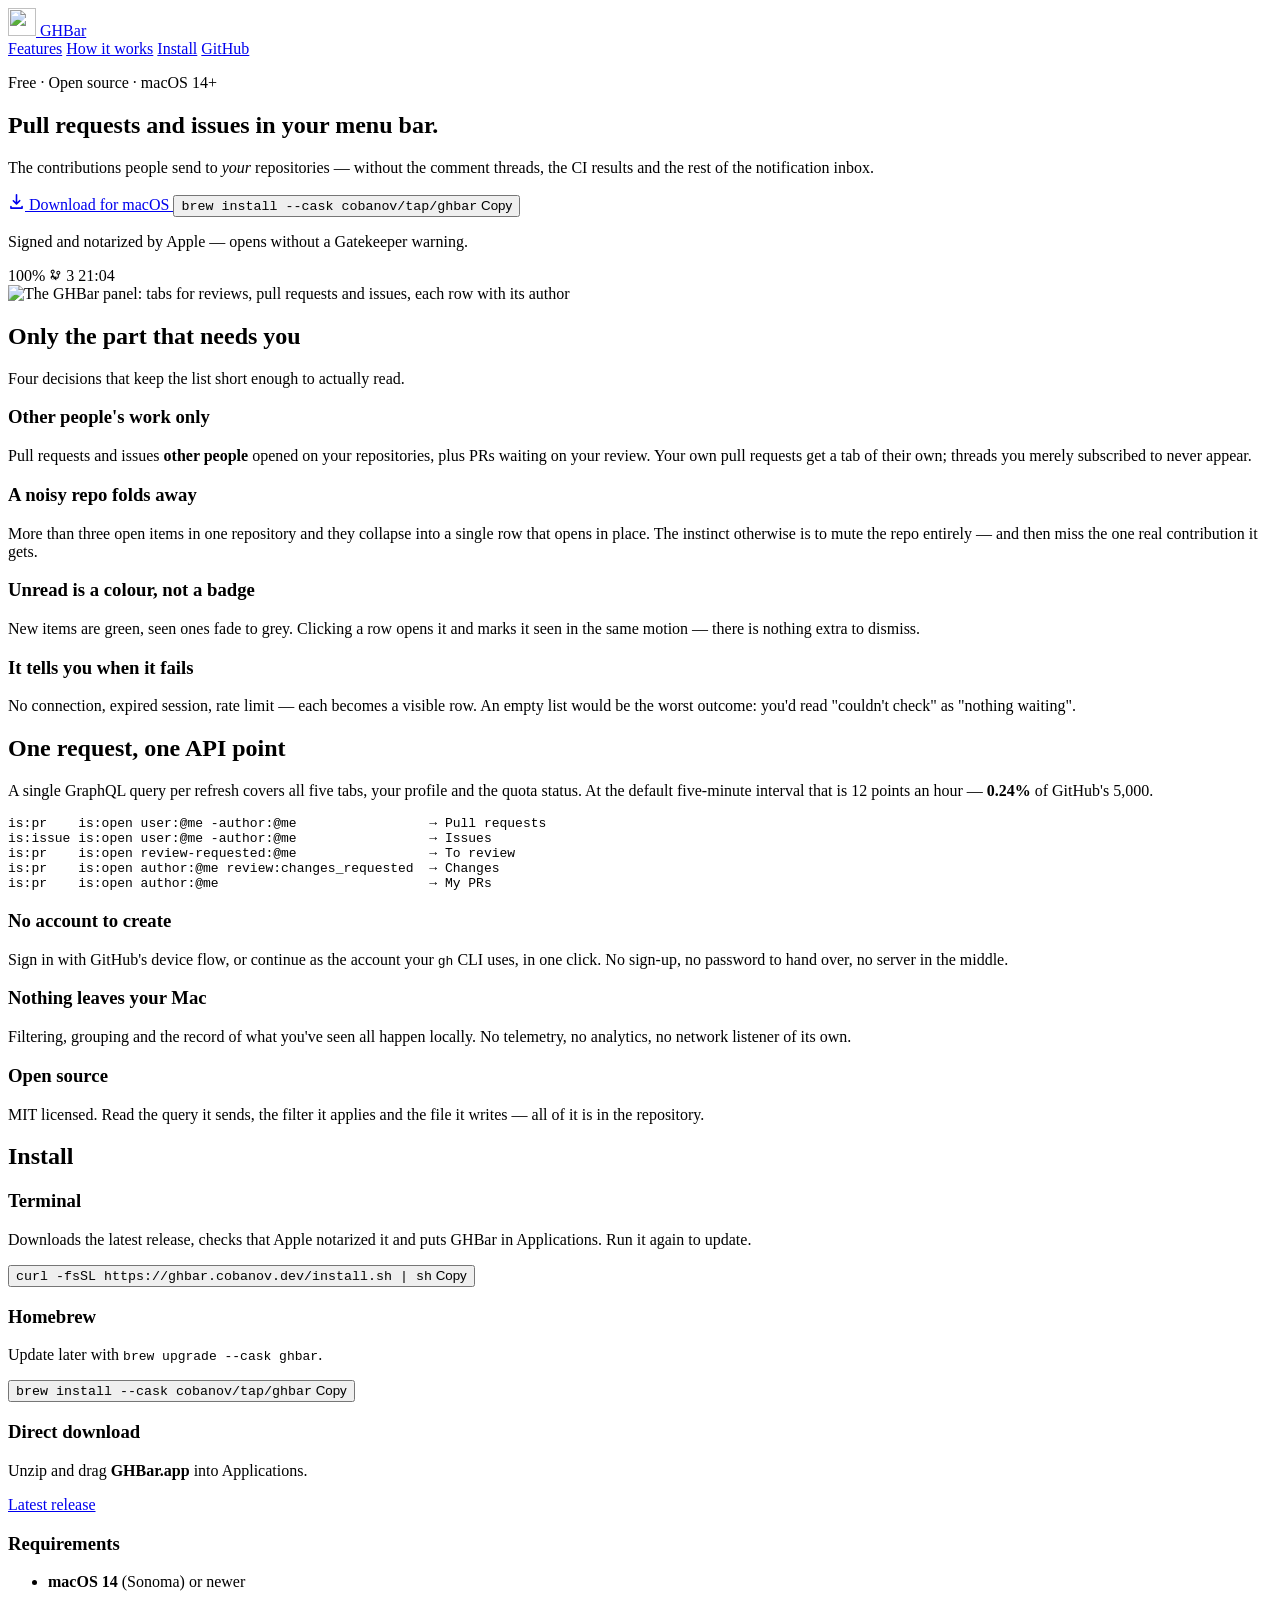
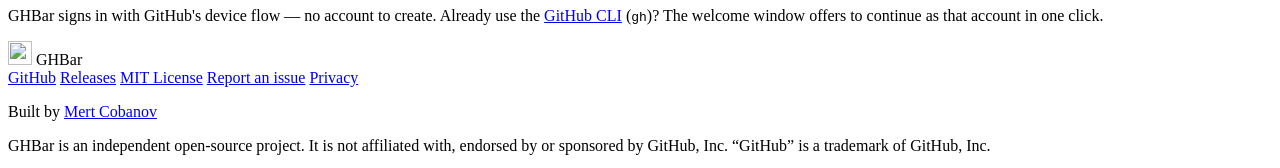
==== commit 581d0f5b: "Site: nav no longer mixes with the page, install commands stay whole - Once the page scrolls, a fade" ====
--- a/site/index.html
+++ b/site/index.html
@@ -187,19 +187,22 @@
   <h2>Install</h2>
 
   <div class="install-grid">
-    <div class="card glass">
+    <div class="card glass install-main">
       <h3>Terminal</h3>
-      <pre class="code inline"><code>curl -fsSL https://ghbar.cobanov.dev/install.sh | sh</code></pre>
-      <button class="btn btn-ghost small copy" data-copy="curl -fsSL https://ghbar.cobanov.dev/install.sh | sh">
-        <span class="copy-label">Copy command</span>
+      <p>Downloads the latest release, checks that Apple notarized it and puts
+      GHBar in Applications. Run it again to update.</p>
+      <button class="btn btn-ghost copy" data-copy="curl -fsSL https://ghbar.cobanov.dev/install.sh | sh">
+        <code>curl -fsSL https://<wbr>ghbar.cobanov.dev/<wbr>install.sh | sh</code>
+        <span class="copy-label">Copy</span>
       </button>
     </div>
 
     <div class="card glass">
       <h3>Homebrew</h3>
-      <pre class="code inline"><code>brew install --cask cobanov/tap/ghbar</code></pre>
-      <button class="btn btn-ghost small copy" data-copy="brew install --cask cobanov/tap/ghbar">
-        <span class="copy-label">Copy command</span>
+      <p>Update later with <code>brew upgrade --cask ghbar</code>.</p>
+      <button class="btn btn-ghost copy" data-copy="brew install --cask cobanov/tap/ghbar">
+        <code>brew install --cask cobanov/tap/ghbar</code>
+        <span class="copy-label">Copy</span>
       </button>
     </div>
 
@@ -262,6 +265,12 @@
 </svg>
 
 <script>
+  // Sayfa kaydirilinca menu cubugu altindan gecen metni ortuyor.
+  var navWrap = document.querySelector('.nav-wrap');
+  function markScrolled() { navWrap.classList.toggle('scrolled', window.scrollY > 8); }
+  window.addEventListener('scroll', markScrolled, { passive: true });
+  markScrolled();
+
   // "Copy" dugmeleri: panoya yazar, iki saniye geri bildirim gosterir.
   document.querySelectorAll('.copy').forEach(function (button) {
     button.addEventListener('click', function () {
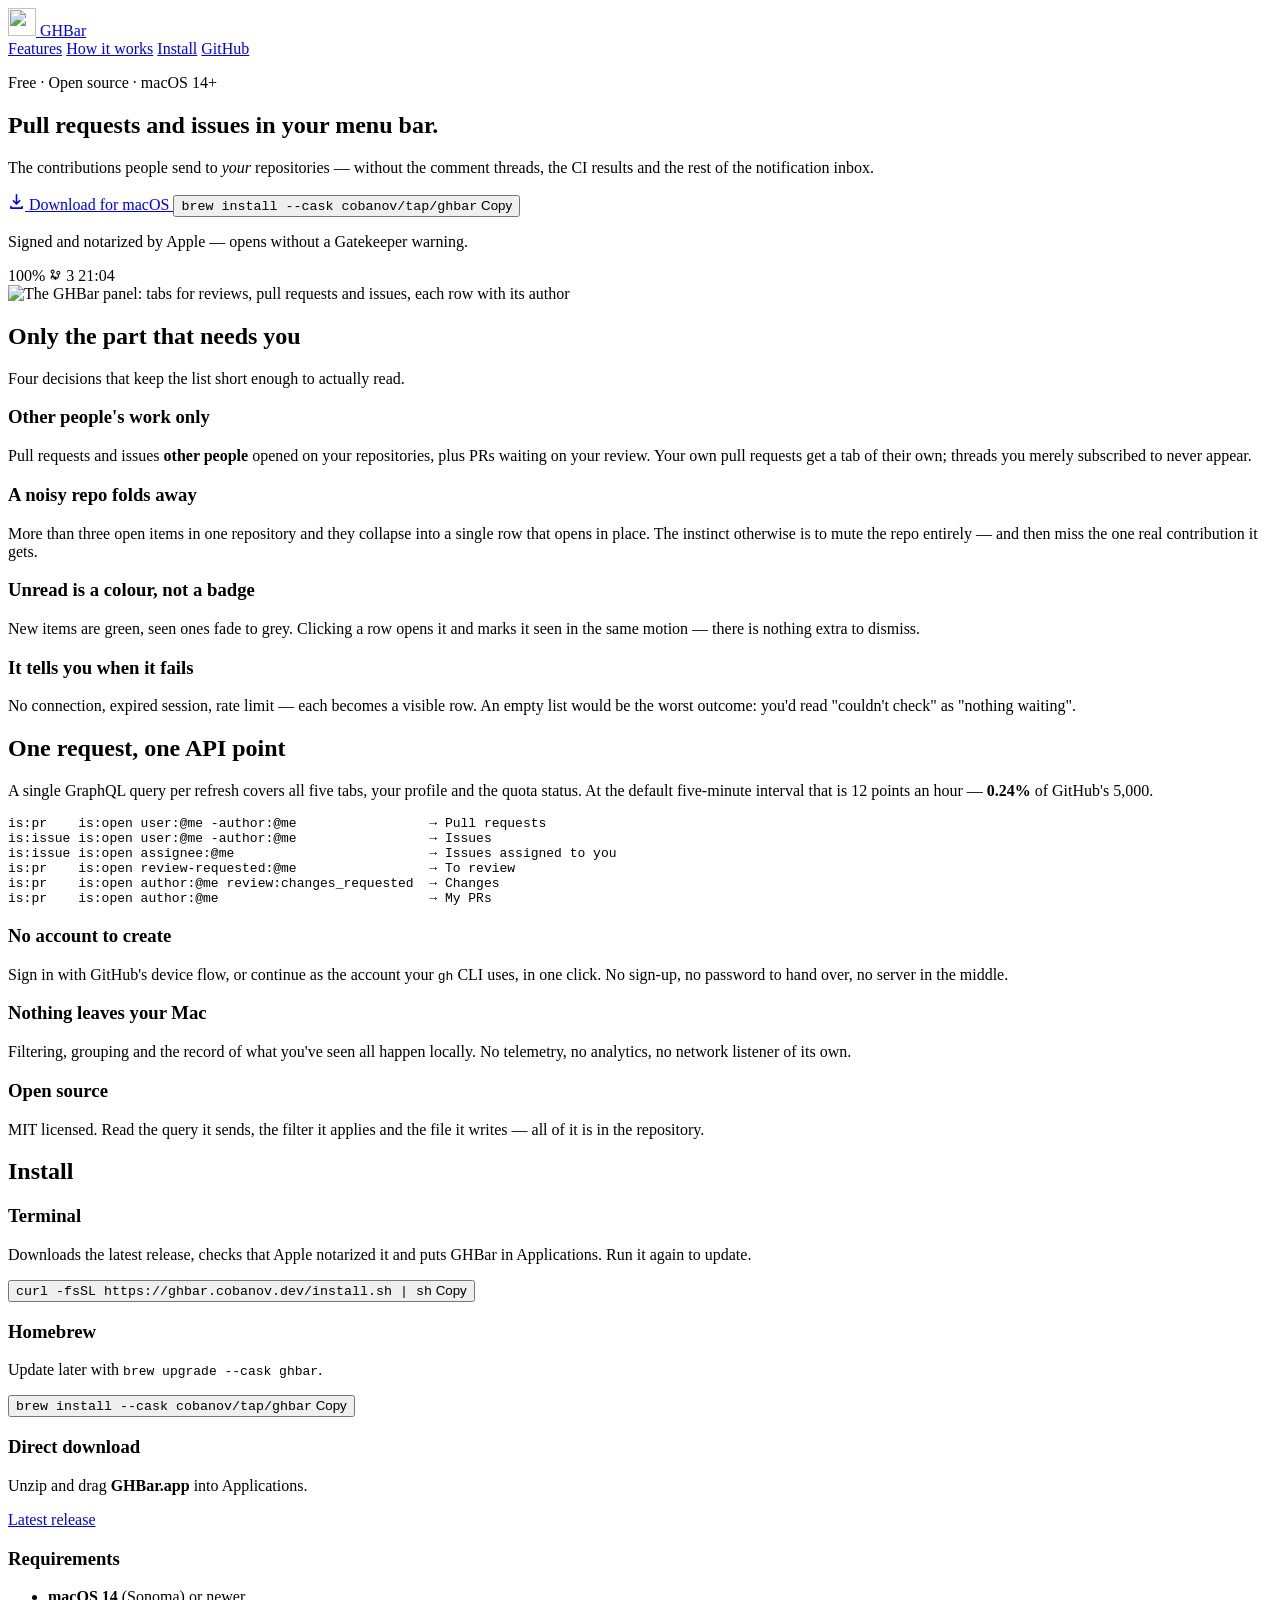
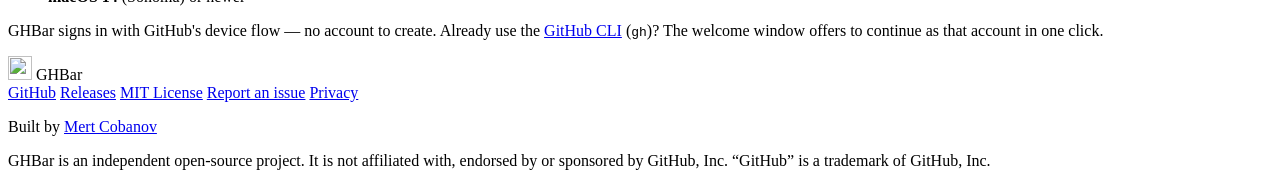
==== commit 1ea7fda4: "Site: list the assigned issues search" ====
--- a/site/index.html
+++ b/site/index.html
@@ -20,7 +20,7 @@
 <link rel="preconnect" href="https://fonts.googleapis.com" />
 <link rel="preconnect" href="https://fonts.gstatic.com" crossorigin />
 <link href="https://fonts.googleapis.com/css2?family=DM+Sans:opsz,wght@9..40,400;9..40,500;9..40,600;9..40,700&family=JetBrains+Mono:wght@400;500&display=swap" rel="stylesheet" />
-<link rel="stylesheet" href="/styles.css" />
+<link rel="stylesheet" href="/styles.css?v=4" />
 
 <script
   async
@@ -151,6 +151,7 @@
 
     <pre class="code glass"><code>is:pr    is:open user:@me -author:@me                 <span class="c">→ Pull requests</span>
 is:issue is:open user:@me -author:@me                 <span class="c">→ Issues</span>
+is:issue is:open assignee:@me                         <span class="c">→ Issues assigned to you</span>
 is:pr    is:open review-requested:@me                 <span class="c">→ To review</span>
 is:pr    is:open author:@me review:changes_requested  <span class="c">→ Changes</span>
 is:pr    is:open author:@me                           <span class="c">→ My PRs</span></code></pre>
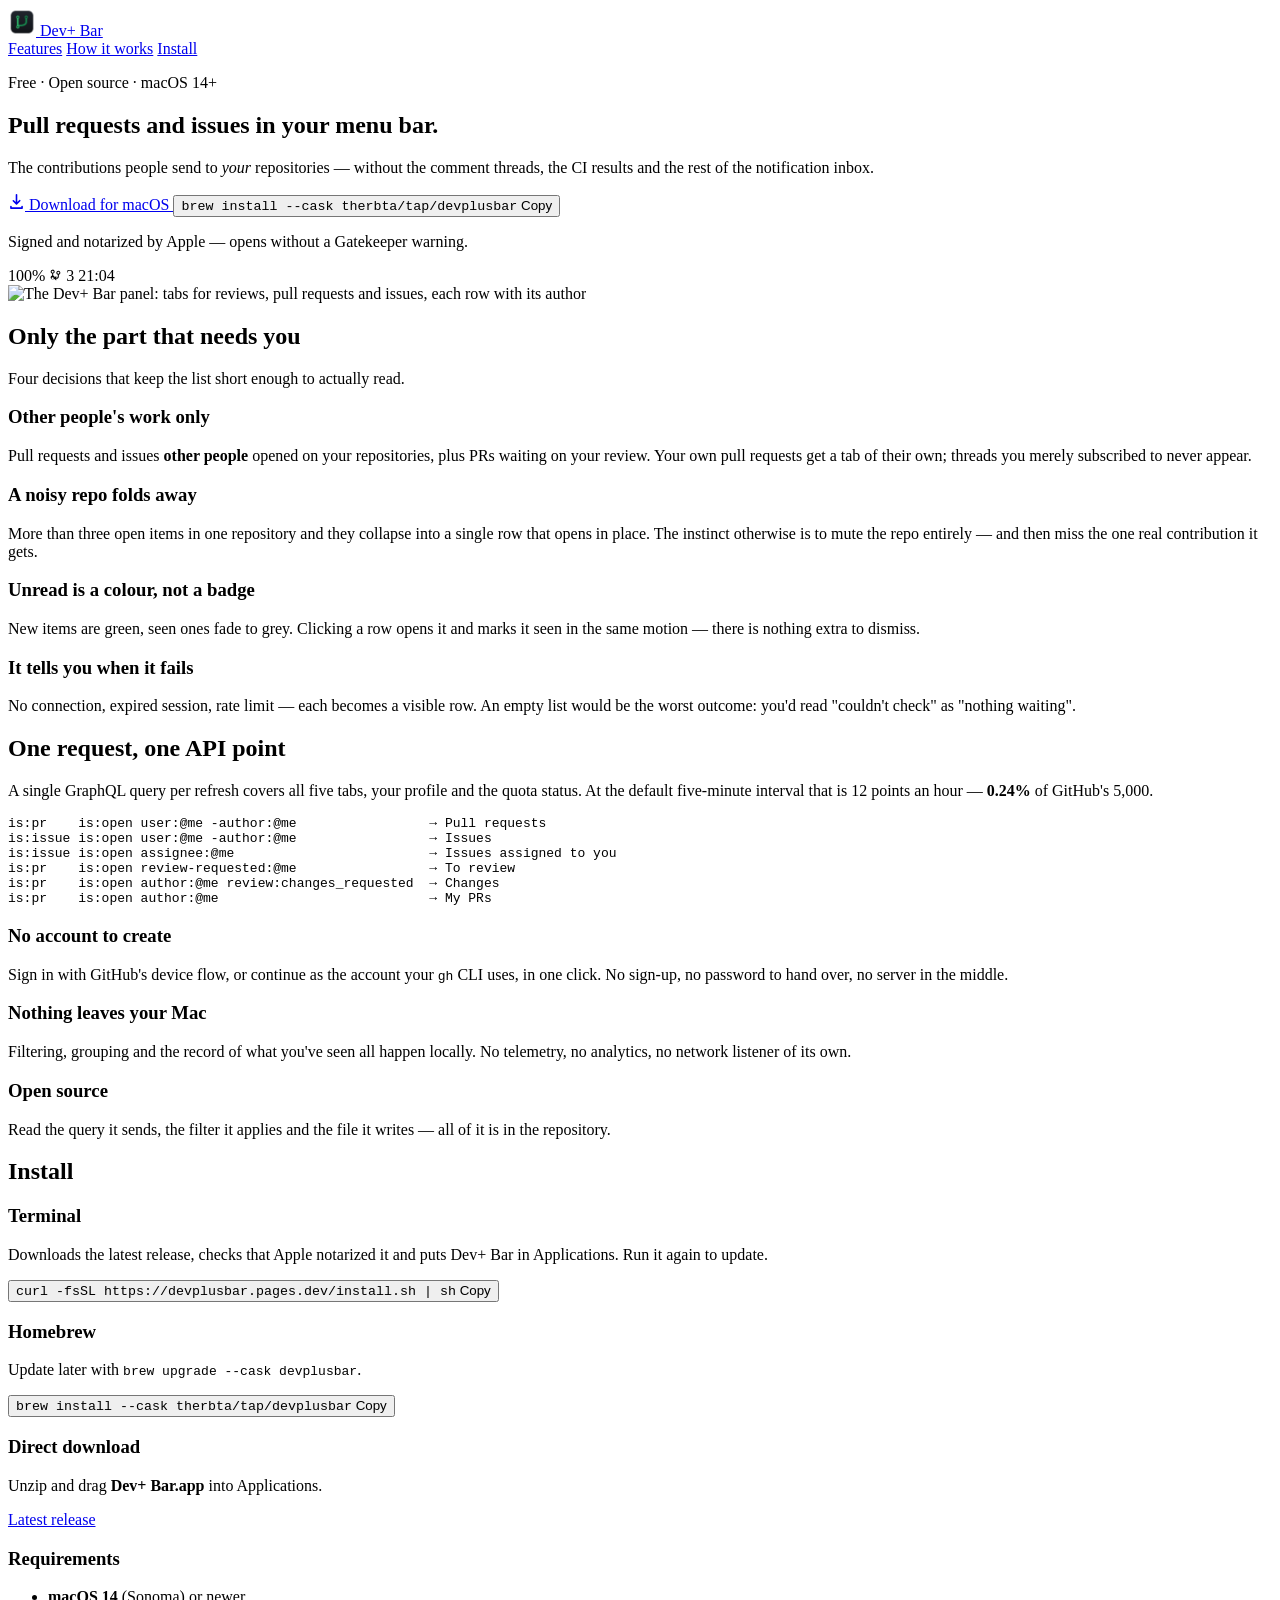
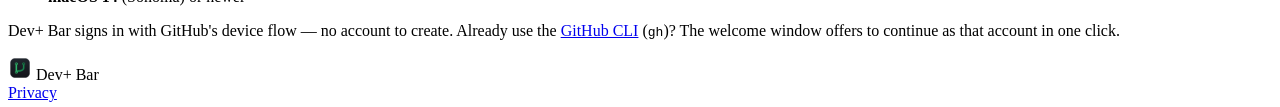
==== commit fffc9fff: "Rebrand to Dev+ Bar and migrate slug to devplusbar/therbta" ====
--- a/site/index.html
+++ b/site/index.html
@@ -3,20 +3,21 @@
 <head>
 <meta charset="utf-8" />
 <meta name="viewport" content="width=device-width, initial-scale=1" />
-<title>GHBar — Pull requests and issues in your macOS menu bar</title>
-<meta name="description" content="GHBar keeps the pull requests and issues people open on your repositories in the macOS menu bar. Free, open source, one API call per refresh." />
+<title>Dev+ Bar — Pull requests and issues in your macOS menu bar</title>
+<meta name="description"
+  content="Dev+ Bar keeps the pull requests and issues people open on your repositories in the macOS menu bar. Free, open source, one API call per refresh." />
 
 <meta property="og:type" content="website" />
-<meta property="og:title" content="GHBar — Pull requests and issues in your menu bar" />
+<meta property="og:title" content="Dev+ Bar — Pull requests and issues in your menu bar" />
 <meta property="og:description" content="The contributions people send you, without the rest of the notification inbox." />
-<meta property="og:url" content="https://ghbar.cobanov.dev/" />
-<meta property="og:image" content="https://ghbar.cobanov.dev/assets/og.png" />
+<meta property="og:url" content="https://devplusbar.pages.dev/" />
+<meta property="og:image" content="https://devplusbar.pages.dev/assets/og.png" />
 <meta property="og:image:width" content="1200" />
 <meta property="og:image:height" content="630" />
 <meta name="twitter:card" content="summary_large_image" />
-<meta name="twitter:image" content="https://ghbar.cobanov.dev/assets/og.png" />
-
-<link rel="icon" type="image/png" href="/assets/ghbar-icon.png" />
+<meta name="twitter:image" content="https://devplusbar.pages.dev/assets/og.png" />
+
+<link rel="icon" type="image/png" href="/assets/devplusbar-icon.png" />
 <link rel="preconnect" href="https://fonts.googleapis.com" />
 <link rel="preconnect" href="https://fonts.gstatic.com" crossorigin />
 <link href="https://fonts.googleapis.com/css2?family=DM+Sans:opsz,wght@9..40,400;9..40,500;9..40,600;9..40,700&family=JetBrains+Mono:wght@400;500&display=swap" rel="stylesheet" />
@@ -24,9 +25,9 @@
 
 <script
   async
-  src="https://oa-c.cobanov.run/oa.js"
+  src="https://oa-c.therbta.run/oa.js"
   data-key="oa_pk_AJVuDisJ3WHs0pIKr8MQXrik6nCMRQqT"
-  data-collector="https://oa-c.cobanov.run"
+  data-collector="https://oa-c.therbta.run"
 ></script>
 </head>
 <body>
@@ -34,14 +35,13 @@
 <header class="nav-wrap">
   <nav class="nav glass">
     <a class="brand" href="/">
-      <img src="/assets/ghbar-icon.png" alt="" width="28" height="28" />
-      <span>GHBar</span>
+      <img src="/assets/devplusbar-icon.png" alt="" width="28" height="28" />
+      <span>Dev+ Bar</span>
     </a>
     <div class="nav-links">
       <a href="#features">Features</a>
       <a href="#how">How it works</a>
       <a href="#install">Install</a>
-      <a href="https://github.com/cobanov/ghbar">GitHub</a>
     </div>
   </nav>
 </header>
@@ -60,12 +60,12 @@
       </p>
 
       <div class="cta-row">
-        <a class="btn btn-primary" href="https://github.com/cobanov/ghbar/releases/latest">
+        <a class="btn btn-primary" href="#install">
           <svg viewBox="0 0 16 16" width="17" height="17" aria-hidden="true"><path fill="currentColor" d="M8 1a.75.75 0 0 1 .75.75v6.69l1.72-1.72a.75.75 0 1 1 1.06 1.06l-3 3a.75.75 0 0 1-1.06 0l-3-3a.75.75 0 0 1 1.06-1.06l1.72 1.72V1.75A.75.75 0 0 1 8 1ZM2.75 12a.75.75 0 0 1 .75.75v.75h9v-.75a.75.75 0 0 1 1.5 0v1.5a.75.75 0 0 1-.75.75h-10.5a.75.75 0 0 1-.75-.75v-1.5a.75.75 0 0 1 .75-.75Z"/></svg>
           Download for macOS
         </a>
-        <button class="btn btn-ghost copy" data-copy="brew install --cask cobanov/tap/ghbar">
-          <code>brew install --cask cobanov/tap/ghbar</code>
+        <button class="btn btn-ghost copy" data-copy="brew install --cask therbta/tap/devplusbar">
+          <code>brew install --cask therbta/tap/devplusbar</code>
           <span class="copy-label">Copy</span>
         </button>
       </div>
@@ -77,9 +77,9 @@
 
     <!--
       Urun gorseli: panel, uygulamanin kendisinden ornek veriyle cizildi
-      (GHBar --render-panel). Panel degisince yeniden cizilmeli.
+      (Dev+ Bar --render-panel). Panel degisince yeniden cizilmeli.
     -->
-    <div class="hero-shot" aria-label="GHBar panel preview">
+    <div class="hero-shot" aria-label="Dev+ Bar panel preview">
       <div class="menubar glass">
         <span class="mb-dot"></span>
         <span class="mb-item">100%</span>
@@ -89,7 +89,8 @@
         <span class="mb-item">21:04</span>
       </div>
 
-      <img class="panel-shot" src="/assets/panel.png" width="380" height="433" alt="The GHBar panel: tabs for reviews, pull requests and issues, each row with its author" />
+      <img class="panel-shot" src="/assets/panel.png" width="380" height="433"
+        alt="The Dev+ Bar panel: tabs for reviews, pull requests and issues, each row with its author" />
     </div>
   </div>
 </section>
@@ -175,8 +176,8 @@
       <article class="card glass">
         <h3>Open source</h3>
         <p>
-          MIT licensed. Read the query it sends, the filter it applies and the
-          file it writes — all of it is in the repository.
+          Read the query it sends, the filter it applies and the file it writes
+          — all of it is in the repository.
         </p>
       </article>
     </div>
@@ -191,26 +192,26 @@
     <div class="card glass install-main">
       <h3>Terminal</h3>
       <p>Downloads the latest release, checks that Apple notarized it and puts
-      GHBar in Applications. Run it again to update.</p>
-      <button class="btn btn-ghost copy" data-copy="curl -fsSL https://ghbar.cobanov.dev/install.sh | sh">
-        <code>curl -fsSL https://<wbr>ghbar.cobanov.dev/<wbr>install.sh | sh</code>
+      Dev+ Bar in Applications. Run it again to update.</p>
+      <button class="btn btn-ghost copy" data-copy="curl -fsSL https://devplusbar.pages.dev/install.sh | sh">
+        <code>curl -fsSL https://<wbr>devplusbar.pages.dev/<wbr>install.sh | sh</code>
         <span class="copy-label">Copy</span>
       </button>
     </div>
 
     <div class="card glass">
       <h3>Homebrew</h3>
-      <p>Update later with <code>brew upgrade --cask ghbar</code>.</p>
-      <button class="btn btn-ghost copy" data-copy="brew install --cask cobanov/tap/ghbar">
-        <code>brew install --cask cobanov/tap/ghbar</code>
+      <p>Update later with <code>brew upgrade --cask devplusbar</code>.</p>
+      <button class="btn btn-ghost copy" data-copy="brew install --cask therbta/tap/devplusbar">
+        <code>brew install --cask therbta/tap/devplusbar</code>
         <span class="copy-label">Copy</span>
       </button>
     </div>
 
     <div class="card glass">
       <h3>Direct download</h3>
-      <p>Unzip and drag <strong>GHBar.app</strong> into Applications.</p>
-      <a class="btn btn-primary small" href="https://github.com/cobanov/ghbar/releases/latest">
+      <p>Unzip and drag <strong>Dev+ Bar.app</strong> into Applications.</p>
+      <a class="btn btn-primary small" href="#install">
         Latest release
       </a>
     </div>
@@ -222,7 +223,7 @@
       <li><strong>macOS 14</strong> (Sonoma) or newer</li>
     </ul>
     <p class="fineprint">
-      GHBar signs in with GitHub's device flow — no account to create. Already use
+      Dev+ Bar signs in with GitHub's device flow — no account to create. Already use
       the <a href="https://cli.github.com">GitHub CLI</a> (<code>gh</code>)? The welcome
       window offers to continue as that account in one click.
     </p>
@@ -234,18 +235,12 @@
 <footer>
   <div class="container footer-inner">
     <div class="footer-brand">
-      <img src="/assets/ghbar-icon.png" alt="" width="24" height="24" />
-      <span>GHBar</span>
+      <img src="/assets/devplusbar-icon.png" alt="" width="24" height="24" />
+      <span>Dev+ Bar</span>
     </div>
     <div class="footer-links">
-      <a href="https://github.com/cobanov/ghbar">GitHub</a>
-      <a href="https://github.com/cobanov/ghbar/releases">Releases</a>
-      <a href="https://github.com/cobanov/ghbar/blob/main/LICENSE">MIT License</a>
-      <a href="https://github.com/cobanov/ghbar/issues">Report an issue</a>
       <a href="/privacy">Privacy</a>
     </div>
-    <p class="footer-note">Built by <a href="https://github.com/cobanov">Mert Cobanov</a></p>
-    <p class="footer-note">GHBar is an independent open-source project. It is not affiliated with, endorsed by or sponsored by GitHub, Inc. &ldquo;GitHub&rdquo; is a trademark of GitHub, Inc.</p>
   </div>
 </footer>
 
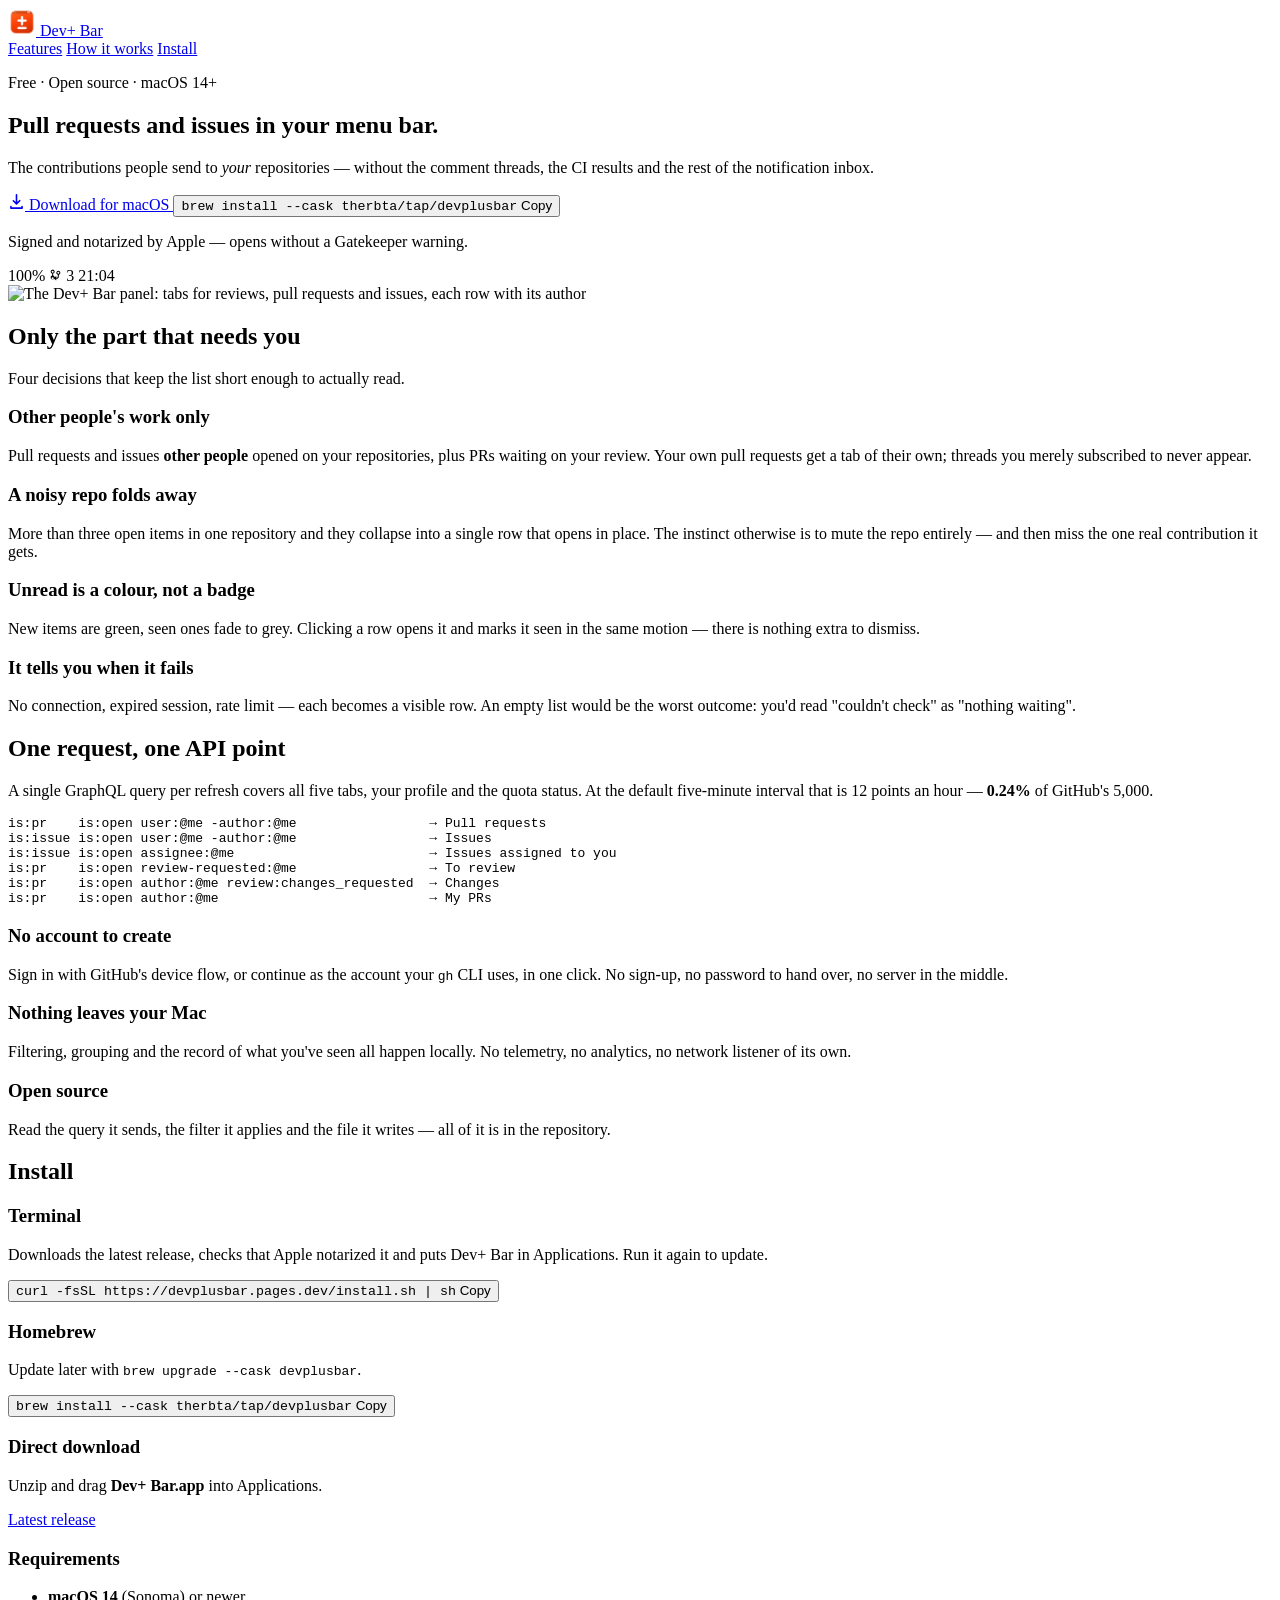
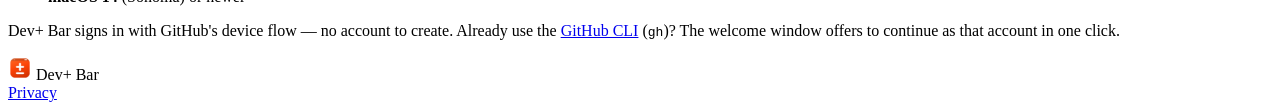
==== commit 1c443b69: "Site: new panel screenshot and social card The old panel screenshot, avatar and social cards showed " ====
--- a/site/index.html
+++ b/site/index.html
@@ -11,11 +11,11 @@
 <meta property="og:title" content="Dev+ Bar — Pull requests and issues in your menu bar" />
 <meta property="og:description" content="The contributions people send you, without the rest of the notification inbox." />
 <meta property="og:url" content="https://devplusbar.pages.dev/" />
-<meta property="og:image" content="https://devplusbar.pages.dev/assets/og.png" />
+<meta property="og:image" content="https://devplusbar.pages.dev/assets/og.jpg" />
 <meta property="og:image:width" content="1200" />
 <meta property="og:image:height" content="630" />
 <meta name="twitter:card" content="summary_large_image" />
-<meta name="twitter:image" content="https://devplusbar.pages.dev/assets/og.png" />
+<meta name="twitter:image" content="https://devplusbar.pages.dev/assets/og.jpg" />
 
 <link rel="icon" type="image/png" href="/assets/devplusbar-icon.png" />
 <link rel="preconnect" href="https://fonts.googleapis.com" />
@@ -89,7 +89,7 @@
         <span class="mb-item">21:04</span>
       </div>
 
-      <img class="panel-shot" src="/assets/panel.png" width="380" height="433"
+      <img class="panel-shot" src="/assets/panel.png" width="380" height="459"
         alt="The Dev+ Bar panel: tabs for reviews, pull requests and issues, each row with its author" />
     </div>
   </div>
